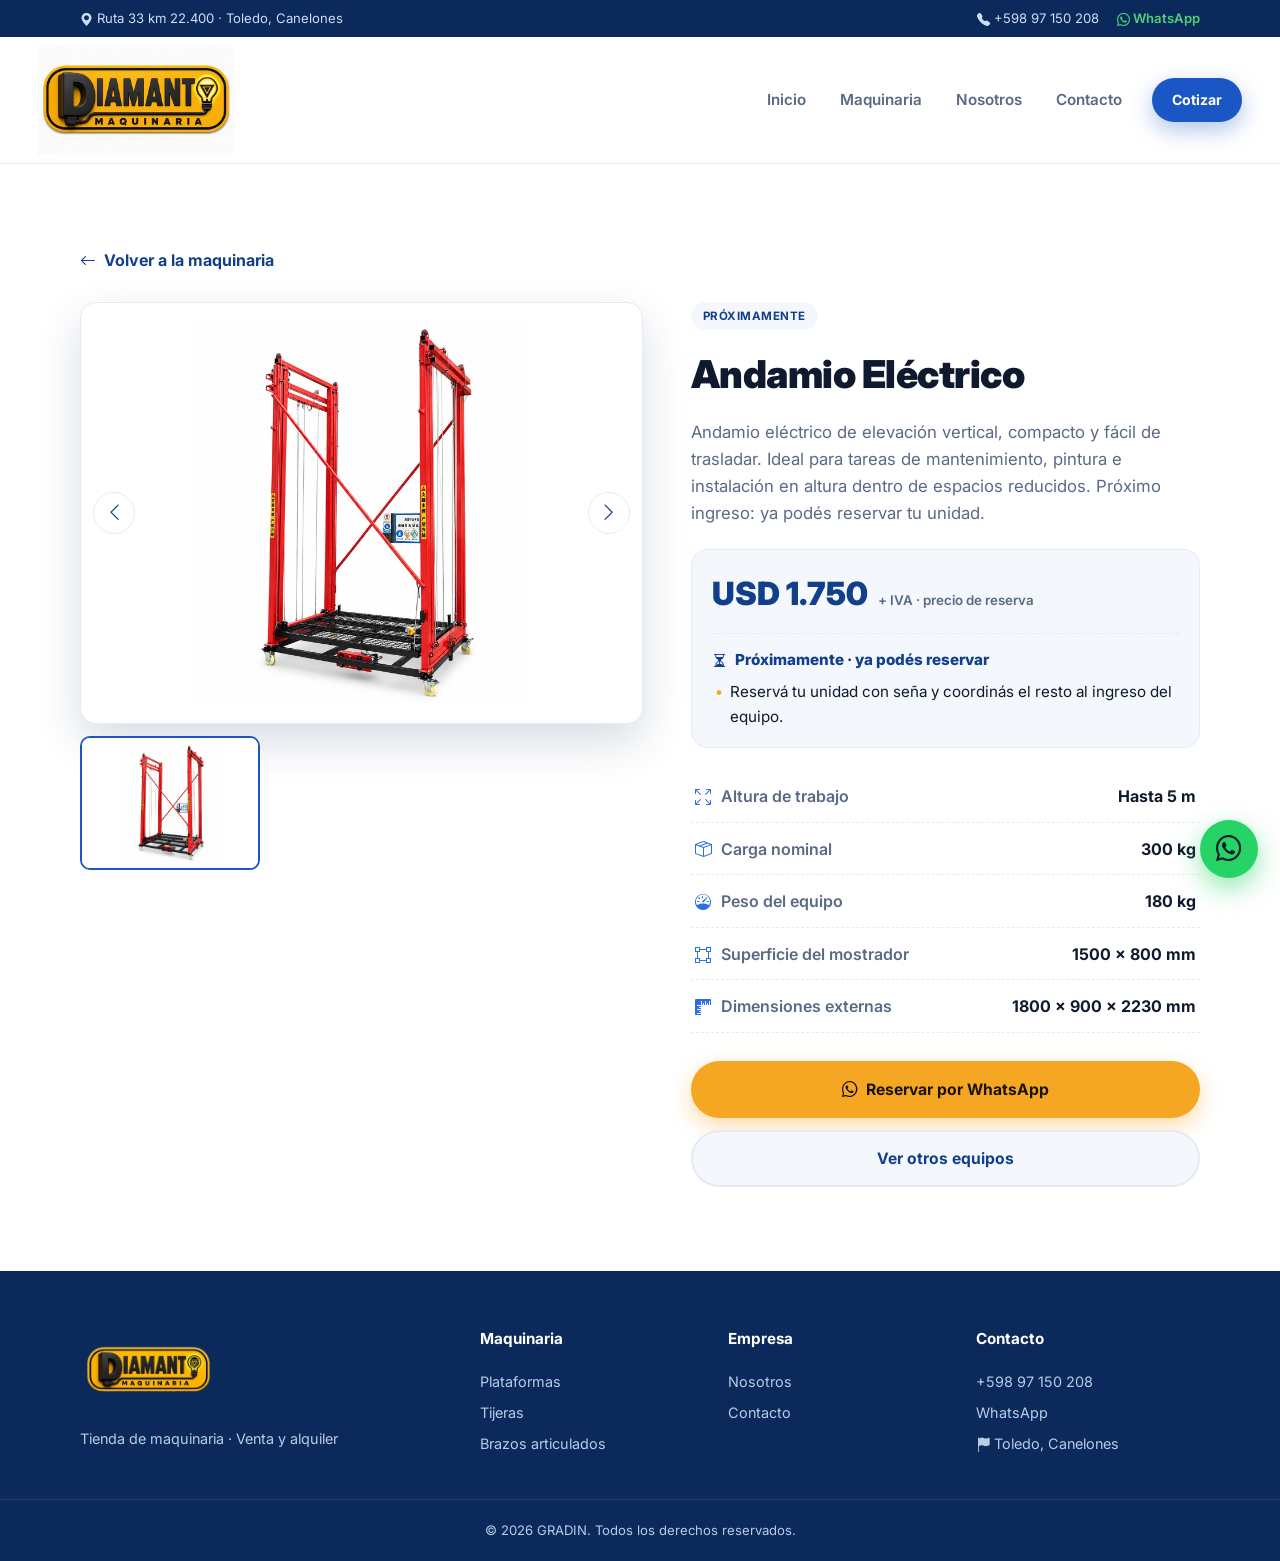
==== maquinaria/andamio-electrico/index.html @ 963bc6a7 "Genera las fichas como HTML estatico y corrige el header en mobile Prerender de las fichas de produc" ====
<!DOCTYPE html>
<html lang="es">
<head>
  <meta charset="UTF-8" />
  <meta name="viewport" content="width=device-width, initial-scale=1.0" />
  <meta name="description" content="Andamio eléctrico de elevación vertical, compacto y fácil de trasladar. Ideal para tareas de mantenimiento, pintura e instalación en altura dentro de…" />
  <meta name="theme-color" content="#0b2a5b" />
  <title>GRADIN · Andamio Eléctrico</title>

  <link rel="canonical" href="https://www.gradinuruguay.com.uy/maquinaria/andamio-electrico/" />

  <script type="application/ld+json">
{
  "@context": "https://schema.org",
  "@type": "Product",
  "name": "Andamio Eléctrico",
  "description": "Andamio eléctrico de elevación vertical, compacto y fácil de trasladar. Ideal para tareas de mantenimiento, pintura e instalación en altura dentro de espacios reducidos. Próximo ingreso: ya podés reservar tu unidad.",
  "sku": "andamio-electrico",
  "image": [
    "https://www.gradinuruguay.com.uy/assets/andamio-electrico.jpeg"
  ],
  "brand": {
    "@type": "Brand",
    "name": "GRADIN"
  },
  "additionalProperty": [
    {
      "@type": "PropertyValue",
      "name": "Altura de trabajo",
      "value": "Hasta 5 m"
    },
    {
      "@type": "PropertyValue",
      "name": "Carga nominal",
      "value": "300 kg"
    },
    {
      "@type": "PropertyValue",
      "name": "Peso del equipo",
      "value": "180 kg"
    },
    {
      "@type": "PropertyValue",
      "name": "Superficie del mostrador",
      "value": "1500 × 800 mm"
    },
    {
      "@type": "PropertyValue",
      "name": "Dimensiones externas",
      "value": "1800 × 900 × 2230 mm"
    }
  ],
  "offers": {
    "@type": "Offer",
    "url": "https://www.gradinuruguay.com.uy/maquinaria/andamio-electrico/",
    "priceCurrency": "USD",
    "price": 1750,
    "availability": "https://schema.org/PreOrder",
    "seller": {
      "@type": "Organization",
      "name": "GRADIN"
    }
  }
}
  </script>
  <script type="application/ld+json">
{
  "@context": "https://schema.org",
  "@type": "BreadcrumbList",
  "itemListElement": [
    {
      "@type": "ListItem",
      "position": 1,
      "name": "Inicio",
      "item": "https://www.gradinuruguay.com.uy/"
    },
    {
      "@type": "ListItem",
      "position": 2,
      "name": "Maquinaria",
      "item": "https://www.gradinuruguay.com.uy/#productos"
    },
    {
      "@type": "ListItem",
      "position": 3,
      "name": "Andamio Eléctrico",
      "item": "https://www.gradinuruguay.com.uy/maquinaria/andamio-electrico/"
    }
  ]
}
  </script>

  <!-- Favicon -->
  <link rel="icon" href="../../assets/favicon.ico" sizes="any" />
  <link rel="icon" type="image/png" href="../../assets/favicon.png" sizes="64x64" />
  <link rel="apple-touch-icon" href="../../assets/apple-touch-icon.png" />

  <link rel="preconnect" href="https://fonts.googleapis.com" />
  <link rel="preconnect" href="https://fonts.gstatic.com" crossorigin />
  <link rel="preconnect" href="https://cdn.jsdelivr.net" crossorigin />
  <link href="https://fonts.googleapis.com/css2?family=Inter:wght@400;500;600;700;800;900&display=swap" rel="stylesheet" />
  <!-- TODO(seguridad): agregar integrity="sha384-..." + crossorigin="anonymous" a este <link>.
       Hash: curl -s https://cdn.jsdelivr.net/npm/bootstrap-icons@1.11.3/font/bootstrap-icons.min.css | openssl dgst -sha384 -binary | openssl base64 -A -->
  <link rel="stylesheet" href="https://cdn.jsdelivr.net/npm/bootstrap-icons@1.11.3/font/bootstrap-icons.min.css" />
  <link rel="stylesheet" href="../../styles.css" />
</head>
<body>

  <a class="skip-link" href="#detalle">Saltar al contenido</a>

  <!-- ===== Top bar ===== -->
  <div class="topbar">
    <div class="container topbar__inner">
      <span class="topbar__item"><i class="bi bi-geo-alt-fill"></i> Ruta 33 km 22.400 · Toledo, Canelones</span>
      <div class="topbar__right">
        <a href="tel:+59897150208" class="topbar__item"><i class="bi bi-telephone-fill"></i> +598 97 150 208</a>
        <a href="https://wa.me/59897150208" target="_blank" rel="noopener" class="topbar__item topbar__wpp"><i class="bi bi-whatsapp"></i> WhatsApp</a>
      </div>
    </div>
  </div>

  <!-- ===== Header / Nav ===== -->
  <header class="header" id="header">
    <div class="container header__inner">
      <a href="../../index.html#inicio" class="logo">
        <img src="../../assets/logodiamanta.jpeg" alt="DIAMANTO Maquinaria" width="600" height="337" fetchpriority="high">
      </a>
      <nav class="nav" id="nav">
        <a href="../../index.html#inicio" class="nav__link">Inicio</a>
        <a href="../../index.html#productos" class="nav__link">Maquinaria</a>
        <a href="../../index.html#nosotros" class="nav__link">Nosotros</a>
        <a href="../../index.html#contacto" class="nav__link">Contacto</a>
        <a href="https://wa.me/59897150208" target="_blank" rel="noopener" class="btn btn--sm btn--primary nav__cta">Cotizar</a>
      </nav>
      <button class="nav__toggle" id="navToggle" aria-label="Abrir menú" aria-expanded="false" aria-controls="nav">
        <span></span><span></span><span></span>
      </button>
    </div>
  </header>

  <!-- ===== Detalle del producto ===== -->
  <main class="section" id="detalle">
    <div class="container">
      <a href="../../index.html#productos" class="detail__back"><i class="bi bi-arrow-left"></i> Volver a la maquinaria</a>
      <div class="detail" id="detail" data-product="andamio-electrico">
      <div class="detail__gallery">
        <div class="gallery__main" id="galMain">
          <img id="galImg" src="../../assets/andamio-electrico.jpeg" alt="Andamio Eléctrico" width="1180" height="1333" fetchpriority="high"
               tabindex="0" role="button" aria-label="Ampliar imagen de Andamio Eléctrico">
          <div class="gallery__ph"><i class="bi bi-building-up"></i><span>Foto próximamente</span></div>
          <button type="button" class="gallery__nav gallery__nav--prev" id="galPrev" aria-label="Foto anterior"><i class="bi bi-chevron-left"></i></button>
          <button type="button" class="gallery__nav gallery__nav--next" id="galNext" aria-label="Foto siguiente"><i class="bi bi-chevron-right"></i></button>
        </div>
        <div class="gallery__thumbs">
        <button type="button" class="gallery__thumb is-active" data-index="0" aria-label="Ver foto 1 de 1" aria-pressed="true">
          <img src="../../assets/andamio-electrico.jpeg" alt="Andamio Eléctrico — foto 1" width="1180" height="1333" loading="lazy" decoding="async" onerror="this.style.display='none'">
          <i class="bi bi-building-up"></i>
        </button>
        </div>
      </div>

      <div class="detail__info">
        <span class="pcard__tag  detail__tag">Próximamente</span>
        <h1 class="detail__title">Andamio Eléctrico</h1>
        <p class="detail__desc">Andamio eléctrico de elevación vertical, compacto y fácil de trasladar. Ideal para tareas de mantenimiento, pintura e instalación en altura dentro de espacios reducidos. Próximo ingreso: ya podés reservar tu unidad.</p>

        <div class="detail__price">
          <div class="detail__price-row">
            <span class="detail__price-big">USD 1.750</span>
            <small>+ IVA · precio de reserva</small>
          </div>
          <div class="detail__finance">
            <p class="detail__finance-title"><i class="bi bi-hourglass-split"></i> Próximamente · ya podés reservar</p>
            <ul>
              <li>Reservá tu unidad con seña y coordinás el resto al ingreso del equipo.</li>
            </ul>
          </div>
        </div>
        <ul class="spec-list">
          <li class="spec">
            <span class="spec__label"><i class="bi bi-arrows-fullscreen"></i> Altura de trabajo</span>
            <span class="spec__value">Hasta 5 m</span>
          </li>
          <li class="spec">
            <span class="spec__label"><i class="bi bi-box-seam"></i> Carga nominal</span>
            <span class="spec__value">300 kg</span>
          </li>
          <li class="spec">
            <span class="spec__label"><i class="bi bi-speedometer"></i> Peso del equipo</span>
            <span class="spec__value">180 kg</span>
          </li>
          <li class="spec">
            <span class="spec__label"><i class="bi bi-bounding-box"></i> Superficie del mostrador</span>
            <span class="spec__value">1500 × 800 mm</span>
          </li>
          <li class="spec">
            <span class="spec__label"><i class="bi bi-rulers"></i> Dimensiones externas</span>
            <span class="spec__value">1800 × 900 × 2230 mm</span>
          </li>
        </ul>

        <div class="detail__actions">
          <a class="btn btn--accent btn--block" href="https://wa.me/59897150208?text=Hola%20GRADIN%2C%20quiero%20reservar%20la%20Andamio%20El%C3%A9ctrico%20(pr%C3%B3ximo%20ingreso).%20%C2%BFC%C3%B3mo%20hago%20la%20reserva%3F" target="_blank" rel="noopener">
            <i class="bi bi-whatsapp"></i> Reservar por WhatsApp
          </a>
          <a class="btn btn--ghost-dark btn--block" href="../../index.html#productos">Ver otros equipos</a>
        </div>
      </div>
      </div>
    </div>
  </main>

  <!-- ===== Footer ===== -->
  <footer class="footer">
    <div class="container footer__inner">
      <div>
        <a href="../../index.html#inicio" class="logo logo--footer"><img src="../../assets/logo-diamanto.png" alt="DIAMANTO Maquinaria" width="600" height="400" loading="lazy" style="height:90px;width:auto;"></a>
        <p class="footer__tag">Tienda de maquinaria · Venta y alquiler</p>
      </div>
      <div class="footer__cols">
        <div>
          <h4>Maquinaria</h4>
          <a href="../../index.html#productos">Plataformas</a>
          <a href="../../index.html#productos">Tijeras</a>
          <a href="../../index.html#productos">Brazos articulados</a>
        </div>
        <div>
          <h4>Empresa</h4>
          <a href="../../index.html#nosotros">Nosotros</a>
          <a href="../../index.html#contacto">Contacto</a>
        </div>
        <div>
          <h4>Contacto</h4>
          <a href="tel:+59897150208">+598 97 150 208</a>
          <a href="https://wa.me/59897150208" target="_blank" rel="noopener">WhatsApp</a>
          <span><i class="bi bi-flag-fill"></i> Toledo, Canelones</span>
        </div>
      </div>
    </div>
    <div class="footer__bottom">
      <div class="container">© <span id="year"></span> GRADIN. Todos los derechos reservados.</div>
    </div>
  </footer>

  <a href="https://wa.me/59897150208" target="_blank" rel="noopener" class="fab" aria-label="WhatsApp"><i class="bi bi-whatsapp"></i></a>

  <script src="../../ficha.js"></script>
</body>
</html>
---- styles.css ----
/* ===== Design tokens ===== */
:root {
  --blue-900: #0b2a5b;
  --blue-700: #123f8a;
  --blue-600: #1a56c4;
  --blue-500: #2b6fe0;
  --accent: #f5a623;
  --accent-600: #e0940f;
  --ink: #0f1a2e;
  --muted: #5a6a85;
  --line: #e6ebf3;
  --bg: #ffffff;
  --bg-soft: #f4f7fc;
  --white: #ffffff;
  --radius: 16px;
  --radius-sm: 10px;
  --shadow-sm: 0 4px 14px rgba(18, 63, 138, .08);
  --shadow: 0 18px 44px rgba(11, 42, 91, .16);
  --container: 1160px;
  --ease: cubic-bezier(.22, 1, .36, 1);
}

* { margin: 0; padding: 0; box-sizing: border-box; }

html { scroll-behavior: smooth; scroll-padding-top: 160px; }

body {
  font-family: 'Inter', system-ui, -apple-system, sans-serif;
  color: var(--ink);
  background: var(--bg);
  line-height: 1.6;
  -webkit-font-smoothing: antialiased;
}

a { color: inherit; text-decoration: none; }
img { max-width: 100%; display: block; }

.container {
  width: 100%;
  max-width: var(--container);
  margin-inline: auto;
  padding-inline: 20px;
}

.text-accent { color: var(--accent); }

/* Saltar al contenido (sólo visible al navegar con teclado) */
.skip-link {
  position: absolute;
  left: 50%;
  top: 0;
  transform: translate(-50%, -120%);
  z-index: 200;
  padding: 12px 22px;
  background: var(--blue-700);
  color: #fff;
  font-weight: 700;
  border-radius: 0 0 var(--radius-sm) var(--radius-sm);
  transition: transform .2s var(--ease);
}
.skip-link:focus-visible { transform: translate(-50%, 0); }

/* ===== Icons ===== */
.bi { display: inline-block; line-height: 1; vertical-align: -.125em; }
.pcard__specs .bi { color: var(--blue-500); }
.contact__list .bi { color: var(--blue-600); }

/* ===== Buttons ===== */
.btn {
  display: inline-flex;
  align-items: center;
  justify-content: center;
  gap: 8px;
  padding: 14px 26px;
  font-weight: 700;
  font-size: .98rem;
  border-radius: 999px;
  border: 2px solid transparent;
  cursor: pointer;
  transition: transform .25s var(--ease), box-shadow .25s var(--ease), background .2s;
  white-space: nowrap;
}
.btn:hover { transform: translateY(-2px); }
.btn--sm { padding: 9px 18px; font-size: .88rem; }
.btn--block { width: 100%; }
.btn--primary { background: var(--blue-600); color: #fff; box-shadow: 0 8px 22px rgba(26, 86, 196, .35); }
.btn--primary:hover { background: var(--blue-700); }
.btn--accent { background: var(--accent); color: #1a1200; box-shadow: 0 8px 22px rgba(245, 166, 35, .4); }
.btn--accent:hover { background: var(--accent-600); }
.btn--ghost { background: rgba(255,255,255,.12); color: #fff; border-color: rgba(255,255,255,.4); }
.btn--ghost:hover { background: rgba(255,255,255,.22); }

/* ===== Topbar ===== */
.topbar {
  background: var(--blue-900);
  color: #cdddf7;
  font-size: .82rem;
}
.topbar__inner {
  display: flex;
  justify-content: space-between;
  align-items: center;
  gap: 12px;
  padding-block: 8px;
}
.topbar__right { display: flex; gap: 18px; }
.topbar__item { transition: color .2s; }
.topbar__item:hover { color: #fff; }
.topbar__wpp { color: #4fd07a; font-weight: 600; }

/* ===== Header ===== */
.header {
  position: sticky;
  top: 0;
  z-index: 100;
  background: rgba(255,255,255,.9);
  backdrop-filter: blur(12px);
  border-bottom: 1px solid var(--line);
  transition: box-shadow .3s;
}
.header.is-scrolled { box-shadow: var(--shadow-sm); }
.header__inner {
  display: flex;
  align-items: center;
  justify-content: space-between;
  padding-block: 8px;
  max-width: none;
  padding-inline: 38px;
}
.logo {
  font-weight: 900;
  font-size: 1.6rem;
  letter-spacing: -.5px;
  color: var(--blue-700);
  display: flex;
  align-items: center;
}
.logo img {
  height: 110px;
  width: auto;
  display: block;
  object-fit: contain;
}
.logo__accent { color: var(--accent); }
.logo--footer { color: #fff; font-size: 1.7rem; }
.logo--footer img { height: 100px; width: auto; }

.header__brand { display: flex; align-items: center; gap: 88px; }
.header__brand .logo { margin-left: 0; }
.header__brand .logo img { height: calc(var(--wordmark) / .5); }

/* ===== Marcas junto a GRADIN (clic → filtra sus equipos) =====
   Cada archivo trae una cantidad distinta de margen transparente, así que una
   altura igual para todos los deja de tamaños visuales muy distintos. En vez de
   fijar el alto del archivo, fijamos el alto de la MARCA VISIBLE (--wordmark) y
   dividimos por la proporción que ocupa dentro de su archivo (--marca).
   Medido sobre los píxeles no transparentes de cada logo:
     DIAMANTO 198/400 = .50 · GRADIN 126/194 = .65
     TITAN    372/1195 = .31 · HSY LIFT 764/1024 = .75            */
.header__brand { --wordmark: 66px; }
.brandstrip { display: flex; align-items: center; gap: 24px; }
.brandstrip__logo {
  position: relative;
  display: flex;
  align-items: center;
  transition: transform .2s, opacity .2s;
}
/* Las marcas secundarias van al 62% de la principal: se leen, pero no compiten. */
.brandstrip__logo img {
  height: calc(var(--wordmark) * .62 / var(--marca, .5));
  width: auto;
  display: block;
  object-fit: contain;
}
.brandstrip__logo[data-brand="gradin"]  { --marca: .65; }
.brandstrip__logo[data-brand="titan"]   { --marca: .31; }
.brandstrip__logo[data-brand="hsylift"] { --marca: .75; }
.brandstrip__logo:hover { transform: translateY(-2px); }
.brandstrip__logo.is-pending { opacity: .8; }
.brandstrip__logo.is-pending img { filter: grayscale(.35); }
.brandstrip__soon {
  position: absolute;
  bottom: -12px;
  left: 50%;
  transform: translateX(-50%);
  white-space: nowrap;
  background: var(--accent);
  color: #1a1200;
  font-size: .56rem;
  font-weight: 800;
  text-transform: uppercase;
  letter-spacing: .4px;
  padding: 2px 7px;
  border-radius: 999px;
}

/* Barra de filtro por marca */
.brandbar {
  display: flex;
  flex-wrap: wrap;
  justify-content: center;
  gap: 10px;
  margin-top: 22px;
}
/* `display:flex` pisa el [hidden] del navegador: hay que reponerlo a mano. */
.brandbar[hidden] { display: none; }
.brandbar__chip {
  border: 1px solid var(--line);
  background: #fff;
  color: var(--muted);
  padding: 8px 18px;
  border-radius: 999px;
  font-weight: 700;
  font-size: .9rem;
  cursor: pointer;
  transition: color .2s, background .2s, border-color .2s;
}
.brandbar__chip:hover { color: var(--blue-700); border-color: var(--blue-500); }
.brandbar__chip.is-active {
  background: var(--blue-700);
  color: #fff;
  border-color: var(--blue-700);
}

/* Estado “marca sin equipos / próximamente” */
.brand-empty {
  text-align: center;
  max-width: 520px;
  margin: 20px auto 0;
  padding: 44px 28px;
  background: var(--bg-soft);
  border: 1px dashed var(--line);
  border-radius: var(--radius);
}
.brand-empty i { font-size: 2.4rem; color: var(--blue-600); }
.brand-empty h3 { font-size: 1.3rem; font-weight: 900; margin: 12px 0 6px; }
.brand-empty p { color: var(--muted); margin-bottom: 20px; }

.nav { display: flex; align-items: center; gap: 6px; }
.nav__link {
  padding: 10px 14px;
  font-weight: 600;
  font-size: .95rem;
  color: var(--muted);
  border-radius: 8px;
  transition: color .2s, background .2s;
}
.nav__link:hover { color: var(--blue-700); background: var(--bg-soft); }
.nav__cta { margin-left: 10px; }

.nav__toggle {
  display: none;
  flex-direction: column;
  gap: 5px;
  background: none;
  border: 0;
  cursor: pointer;
  padding: 6px;
}
.nav__toggle span {
  width: 26px; height: 3px;
  background: var(--blue-700);
  border-radius: 3px;
  transition: transform .3s, opacity .3s;
}
.nav__toggle.is-open span:nth-child(1) { transform: translateY(8px) rotate(45deg); }
.nav__toggle.is-open span:nth-child(2) { opacity: 0; }
.nav__toggle.is-open span:nth-child(3) { transform: translateY(-8px) rotate(-45deg); }

/* ===== Hero ===== */
.hero {
  position: relative;
  overflow: hidden;
  color: #fff;
  isolation: isolate;
}
.hero__bg {
  position: absolute; inset: 0; z-index: -1;
  background:
    radial-gradient(900px 500px at 85% -10%, rgba(245,166,35,.25), transparent 60%),
    linear-gradient(135deg, rgba(11,42,91,.82) 0%, rgba(18,63,138,.72) 55%, rgba(26,86,196,.65) 100%),
    url('./assets/backgroundhero.jpeg') center/cover no-repeat;
}
.hero__inner {
  display: grid;
  grid-template-columns: 1.15fr .85fr;
  gap: 48px;
  align-items: center;
  padding-block: 72px 88px;
}
.badge {
  display: inline-block;
  background: rgba(255,255,255,.14);
  border: 1px solid rgba(255,255,255,.25);
  padding: 7px 15px;
  border-radius: 999px;
  font-size: .8rem;
  font-weight: 600;
  letter-spacing: .3px;
  margin-bottom: 22px;
}
.badge--light { background: rgba(11,42,91,.08); border-color: rgba(11,42,91,.15); color: var(--blue-700); }
.hero__title {
  font-size: clamp(2.2rem, 5vw, 3.6rem);
  line-height: 1.08;
  font-weight: 900;
  letter-spacing: -1px;
}
.hero__text {
  margin: 20px 0 30px;
  font-size: 1.08rem;
  color: #d6e2f7;
  max-width: 30em;
}
.hero__actions { display: flex; flex-wrap: wrap; gap: 14px; }
.hero__stats {
  display: flex;
  gap: 34px;
  list-style: none;
  margin-top: 44px;
  flex-wrap: wrap;
}
.hero__stats li { display: flex; flex-direction: column; }
.hero__stats strong { font-size: 1.7rem; font-weight: 800; }
.hero__stats span { font-size: .82rem; color: #b9cbe8; }

.hero__card { display: flex; justify-content: center; }
.pcard--featured {
  width: min(380px, 100%);
  animation: float 6s ease-in-out infinite;
  transition: transform .3s var(--ease), box-shadow .3s var(--ease);
}
.pcard--featured .pcard__img--photo { height: 300px; }
.pcard--featured .pcard__img--photo img { padding: 10px; }
.pcard--featured:hover { transform: translateY(-6px); box-shadow: var(--shadow); }
.pcard--featured h3 { transition: color .2s; }
.pcard--featured:hover h3 { color: var(--blue-700); }
.pcard__badge {
  display: inline-flex;
  align-items: center;
  gap: 6px;
  align-self: flex-start;
  background: var(--accent);
  color: #1a1200;
  font-size: .72rem;
  font-weight: 800;
  text-transform: uppercase;
  letter-spacing: .5px;
  padding: 5px 12px;
  border-radius: 999px;
  margin-bottom: 14px;
}
.pcard--float {
  animation: float 5s ease-in-out infinite;
  width: min(360px, 100%);
}
@keyframes float {
  0%, 100% { transform: translateY(0); }
  50% { transform: translateY(-14px); }
}

/* ===== Product card ===== */
.pcard {
  position: relative;
  background: #fff;
  color: var(--ink);
  border-radius: var(--radius);
  padding: 26px;
  box-shadow: var(--shadow);
  border: 1px solid var(--line);
}
.pcard__tag {
  position: absolute; top: 16px; right: 16px;
  background: var(--bg-soft);
  color: var(--blue-700);
  font-size: .72rem;
  font-weight: 700;
  padding: 5px 12px;
  border-radius: 999px;
  text-transform: uppercase;
  letter-spacing: .5px;
}
.pcard__tag--hot { background: var(--accent); color: #1a1200; }

/* Card “Próximamente / reservar” */
.pcard--soon { border-color: var(--accent); }
.pcard__soon {
  display: inline-flex;
  align-items: center;
  gap: 6px;
  background: rgba(245,166,35,.16);
  color: #8a5a00;
  font-size: .74rem;
  font-weight: 800;
  text-transform: uppercase;
  letter-spacing: .3px;
  padding: 5px 11px;
  border-radius: 999px;
  margin-bottom: 8px;
}
.pcard__img {
  font-size: 3.4rem;
  height: 120px;
  display: grid;
  place-items: center;
  background: linear-gradient(135deg, var(--bg-soft), #e9f0fb);
  border-radius: var(--radius-sm);
  margin-bottom: 18px;
}
.pcard h3 { font-size: 1.2rem; font-weight: 800; }
.pcard__price { font-size: 1.9rem; font-weight: 900; color: var(--blue-700); margin-top: 6px; }
.pcard__price small { font-size: .85rem; color: var(--muted); font-weight: 600; white-space: nowrap; }
.pcard__sub { color: var(--muted); font-size: .88rem; margin-bottom: 16px; }
.pcard__specs {
  display: flex; flex-wrap: wrap; gap: 8px;
  border-top: 1px solid var(--line);
  padding-top: 16px;
}
.pcard__specs span {
  background: var(--bg-soft);
  padding: 6px 11px;
  border-radius: 8px;
  font-size: .82rem;
  font-weight: 600;
  color: var(--blue-700);
}

/* ===== Trust strip ===== */
.trust { background: var(--bg-soft); border-bottom: 1px solid var(--line); }
.trust__inner {
  display: grid;
  grid-template-columns: repeat(3, 1fr);
  gap: 20px;
  padding-block: 26px;
}
.trust__item { display: flex; flex-direction: column; align-items: center; text-align: center; }
.trust__item strong { font-size: 1rem; }
.trust__item span { color: var(--muted); font-size: .88rem; }

/* ===== Sections ===== */
.section { padding-block: 84px; }
.section__head { text-align: center; margin-bottom: 44px; }
.section__title {
  font-size: clamp(1.8rem, 3.6vw, 2.6rem);
  font-weight: 900;
  letter-spacing: -.6px;
}
.section__title--light { color: #fff; }
.section__desc { color: var(--muted); margin-top: 12px; font-size: 1.05rem; }

/* ===== Toggle ===== */
.toggle {
  display: inline-flex;
  background: var(--bg-soft);
  border: 1px solid var(--line);
  border-radius: 999px;
  padding: 5px;
  margin-top: 26px;
}
.toggle__btn {
  border: 0;
  background: none;
  padding: 10px 30px;
  border-radius: 999px;
  font-weight: 700;
  font-size: .95rem;
  color: var(--muted);
  cursor: pointer;
  transition: color .2s, background .3s, box-shadow .3s;
}
.toggle__btn.is-active {
  background: var(--blue-600);
  color: #fff;
  box-shadow: 0 6px 16px rgba(26,86,196,.35);
}

/* ===== Grid ===== */
.grid--products {
  display: grid;
  grid-template-columns: repeat(auto-fill, minmax(260px, 1fr));
  gap: 24px;
}
.grid--products .pcard {
  transition: transform .3s var(--ease), box-shadow .3s var(--ease), border-color .3s;
  animation: rise .5s var(--ease) both;
}
.grid--products .pcard:hover {
  transform: translateY(-6px);
  box-shadow: var(--shadow);
  border-color: var(--blue-500);
}
@keyframes rise {
  from { opacity: 0; transform: translateY(18px); }
  to { opacity: 1; transform: translateY(0); }
}
.pcard__cta {
  display: block;
  margin-top: 16px;
  text-align: center;
  padding: 11px;
  border-radius: 10px;
  background: var(--bg-soft);
  color: var(--blue-700);
  font-weight: 700;
  font-size: .9rem;
  transition: background .2s, color .2s;
}
.pcard__cta:hover { background: var(--blue-600); color: #fff; }

/* ===== Finance ===== */
.finance {
  position: relative;
  color: #fff;
  padding-block: 84px;
  background:
    radial-gradient(900px 500px at 85% -10%, rgba(245,166,35,.25), transparent 60%),
    linear-gradient(135deg, rgba(11,42,91,.92) 0%, rgba(18,63,138,.82) 55%, rgba(26,86,196,.72) 100%),
    url('./assets/backgroundhero.jpeg') center/cover no-repeat;
}
.finance__inner {
  display: grid;
  grid-template-columns: 1.1fr .9fr;
  gap: 48px;
  align-items: center;
}
.finance__text p { color: #d6e2f7; margin: 16px 0 26px; font-size: 1.05rem; }
.finance__text .badge { margin-bottom: 20px; }
.finance__cards { display: grid; grid-template-columns: repeat(3, 1fr); gap: 16px; }
.fcard {
  background: rgba(255,255,255,.1);
  border: 1px solid rgba(255,255,255,.18);
  border-radius: var(--radius);
  padding: 26px 14px;
  text-align: center;
}
.fcard__pre {
  display: block;
  font-size: .8rem;
  font-weight: 700;
  color: #cdddf7;
  margin-bottom: 2px;
}
.fcard__big {
  display: block;
  font-size: 2.6rem;
  font-weight: 900;
  color: var(--accent);
  line-height: 1;
}
.fcard p { font-size: .85rem; color: #cdddf7; margin-top: 8px; }

/* ===== About ===== */
.about {
  display: grid;
  grid-template-columns: .9fr 1.1fr;
  gap: 54px;
  align-items: center;
}
.about__media {
  position: relative;
  aspect-ratio: 4/3;
  border-radius: 22px;
  background: transparent;
  display: grid;
  place-items: center;
  overflow: hidden;
}
.about__flag { display: none; }
.about__logo-img {
  width: 90%;
  max-width: 400px;
  object-fit: contain;
  filter: drop-shadow(0 10px 22px rgba(0,0,0,.18));
}
.about__text p { color: var(--muted); margin: 16px 0; font-size: 1.05rem; }
.checklist { list-style: none; display: grid; gap: 12px; margin-top: 20px; }
.checklist li {
  position: relative;
  padding-left: 34px;
  font-weight: 500;
}
.checklist li::before {
  content: "✓";
  position: absolute; left: 0; top: 0;
  width: 24px; height: 24px;
  background: var(--blue-600);
  color: #fff;
  border-radius: 50%;
  display: grid;
  place-items: center;
  font-size: .8rem;
  font-weight: 800;
}

/* ===== Contact ===== */
.contact { background: var(--bg-soft); padding-block: 84px; }
.contact__inner {
  display: grid;
  grid-template-columns: 1fr 1fr;
  gap: 48px;
  align-items: start;
}
.contact__info, .contact__form { min-width: 0; }
.contact__info p { color: var(--muted); margin: 14px 0 24px; }
.contact__list { list-style: none; display: grid; gap: 16px; }
.contact__list li { display: flex; align-items: center; gap: 12px; font-weight: 500; }
.contact__list span { font-size: 1.2rem; }
.contact__list a { color: var(--blue-700); font-weight: 600; }

.contact__map {
  margin-top: 24px;
  border-radius: var(--radius);
  overflow: hidden;
  box-shadow: var(--shadow-sm);
  border: 1px solid var(--line);
  line-height: 0;
}
.contact__map iframe { display: block; width: 100%; max-width: 100%; }
.contact__map-link {
  display: inline-flex;
  align-items: center;
  gap: 8px;
  margin-top: 14px;
  font-weight: 700;
  font-size: .95rem;
  color: var(--blue-700);
  transition: gap .2s;
}
.contact__map-link:hover { gap: 12px; }

.contact__form {
  background: #fff;
  border: 1px solid var(--line);
  border-radius: var(--radius);
  padding: 30px;
  box-shadow: var(--shadow-sm);
  display: grid;
  gap: 16px;
}
.field { display: grid; gap: 6px; min-width: 0; }
.field label { font-size: .85rem; font-weight: 600; color: var(--ink); }
.field input, .field select, .field textarea {
  font: inherit;
  width: 100%;
  max-width: 100%;
  min-width: 0;
  box-sizing: border-box;
  padding: 12px 14px;
  border: 1.5px solid var(--line);
  border-radius: 10px;
  background: var(--bg-soft);
  transition: border-color .2s, background .2s;
}
.field input:focus, .field select:focus, .field textarea:focus {
  border-color: var(--blue-500);
  background: #fff;
}
/* Foco de teclado visible en todo lo interactivo (WCAG 2.4.7). */
:focus-visible {
  outline: 3px solid var(--blue-500);
  outline-offset: 2px;
  border-radius: 4px;
}
.footer :focus-visible, .hero :focus-visible, .finance :focus-visible { outline-color: var(--accent); }
.field textarea { resize: vertical; }
.form__note { color: #178a4c; font-weight: 600; text-align: center; }

/* ===== Footer ===== */
.footer { background: var(--blue-900); color: #b9cbe8; padding-top: 56px; }
.footer__inner {
  display: grid;
  grid-template-columns: 1fr 2fr;
  gap: 40px;
  padding-bottom: 40px;
}
.footer__tag { margin-top: 10px; font-size: .9rem; }
.footer__cols { display: grid; grid-template-columns: repeat(3, 1fr); gap: 24px; }
.footer__cols h4 { color: #fff; font-size: .95rem; margin-bottom: 14px; }
.footer__cols a, .footer__cols span { display: block; font-size: .9rem; padding: 4px 0; transition: color .2s; }
.footer__cols a:hover { color: #fff; }
.footer__bottom {
  border-top: 1px solid rgba(255,255,255,.1);
  padding-block: 20px;
  font-size: .82rem;
  text-align: center;
}

/* ===== FAB ===== */
.fab {
  position: fixed;
  right: 22px; bottom: 22px;
  width: 58px; height: 58px;
  background: #25d366;
  border-radius: 50%;
  display: grid;
  place-items: center;
  font-size: 1.6rem;
  box-shadow: 0 10px 26px rgba(37,211,102,.5);
  z-index: 90;
  transition: transform .25s var(--ease);
  animation: pulse 2.4s ease-in-out infinite;
}
.fab:hover { transform: scale(1.08); }
@keyframes pulse {
  0%, 100% { box-shadow: 0 10px 26px rgba(37,211,102,.5); }
  50% { box-shadow: 0 10px 26px rgba(37,211,102,.5), 0 0 0 12px rgba(37,211,102,.12); }
}

/* ===== Product card as link + photo ===== */
.pcard--link {
  display: flex;
  flex-direction: column;
  color: inherit;
}
.pcard--link h3 { transition: color .2s; }
.pcard--link:hover h3 { color: var(--blue-700); }
.pcard__img--photo {
  position: relative;
  height: 210px;
  overflow: hidden;
  padding: 0;
  background: #fff;
}
.pcard__img--photo img {
  position: absolute;
  inset: 0;
  width: 100%;
  height: 100%;
  object-fit: contain;
  padding: 14px;
  background: #fff;
  z-index: 1;
}
.pcard__img-ph {
  color: var(--blue-500);
  opacity: .55;
}
.pcard--link .pcard__cta { margin-top: auto; }

/* ===== Product detail page ===== */
.detail__back {
  display: inline-flex;
  align-items: center;
  gap: 8px;
  font-weight: 700;
  color: var(--blue-700);
  margin-bottom: 28px;
  transition: gap .2s;
}
.detail__back:hover { gap: 12px; }
.detail {
  display: grid;
  grid-template-columns: 1.05fr .95fr;
  gap: 48px;
  align-items: start;
}

/* Galería */
.gallery__main {
  position: relative;
  aspect-ratio: 4/3;
  border-radius: var(--radius);
  overflow: hidden;
  background: #fff;
  box-shadow: var(--shadow);
  border: 1px solid var(--line);
}
.gallery__main img {
  width: 100%;
  height: 100%;
  object-fit: contain;
  padding: 20px;
}
.gallery__ph {
  position: absolute;
  inset: 0;
  display: none;
  flex-direction: column;
  align-items: center;
  justify-content: center;
  gap: 10px;
  color: var(--blue-500);
  font-size: 4rem;
}
.gallery__ph span { font-size: .9rem; font-weight: 600; color: var(--muted); }
.gallery__main.is-missing img { display: none; }
.gallery__main.is-missing .gallery__ph { display: flex; }
.gallery__nav {
  position: absolute;
  top: 50%;
  transform: translateY(-50%);
  width: 42px; height: 42px;
  display: grid;
  place-items: center;
  background: rgba(255,255,255,.9);
  border: 1px solid var(--line);
  border-radius: 50%;
  color: var(--blue-700);
  font-size: 1.2rem;
  cursor: pointer;
  z-index: 2;
  transition: background .2s, transform .2s;
}
.gallery__nav:hover { background: #fff; transform: translateY(-50%) scale(1.08); }
.gallery__nav--prev { left: 12px; }
.gallery__nav--next { right: 12px; }
.gallery__thumbs {
  display: grid;
  grid-template-columns: repeat(3, 1fr);
  gap: 12px;
  margin-top: 12px;
}
.gallery__thumb {
  position: relative;
  aspect-ratio: 4/3;
  border-radius: var(--radius-sm);
  overflow: hidden;
  border: 2px solid var(--line);
  background: #fff;
  cursor: pointer;
  padding: 0;
  display: grid;
  place-items: center;
  color: var(--blue-500);
  font-size: 1.6rem;
  transition: border-color .2s;
}
.gallery__thumb img {
  position: absolute;
  inset: 0;
  width: 100%;
  height: 100%;
  object-fit: contain;
  padding: 6px;
  background: #fff;
}
.gallery__thumb.is-active { border-color: var(--blue-600); }

/* Info */
.detail__tag { position: static; display: inline-block; margin-bottom: 14px; }
.detail__title { font-size: clamp(1.7rem, 3vw, 2.4rem); font-weight: 900; letter-spacing: -.5px; }
.detail__desc { color: var(--muted); margin: 14px 0 22px; font-size: 1.05rem; }
.detail__price {
  padding: 18px 20px;
  background: var(--bg-soft);
  border: 1px solid var(--line);
  border-radius: var(--radius);
  margin-bottom: 24px;
}
.detail__price-row { display: flex; flex-wrap: wrap; align-items: baseline; gap: 4px 10px; }
.detail__price-big { font-size: 2rem; font-weight: 900; color: var(--blue-700); }
.detail__price small { color: var(--muted); font-weight: 600; }
.detail__price-alt { color: var(--muted); font-size: .95rem; margin-top: 6px; }
.detail__price-alt strong { color: var(--ink); }
.detail__finance {
  margin-top: 14px;
  padding-top: 14px;
  border-top: 1px dashed var(--line);
}
.detail__finance-title {
  display: flex; align-items: center; gap: 8px;
  font-weight: 800; color: var(--blue-700); font-size: .95rem;
  margin-bottom: 8px;
}
.detail__finance ul { list-style: none; display: grid; gap: 6px; }
.detail__finance li { color: var(--ink); font-size: .95rem; position: relative; padding-left: 18px; }
.detail__finance li::before { content: "•"; position: absolute; left: 4px; color: var(--accent); font-weight: 900; }
.detail__finance strong { color: var(--blue-700); }

.spec-list { list-style: none; display: grid; gap: 2px; margin-bottom: 28px; }
.spec {
  display: flex;
  justify-content: space-between;
  align-items: center;
  gap: 16px;
  padding: 12px 4px;
  border-bottom: 1px dashed var(--line);
}
.spec__label { color: var(--muted); font-weight: 600; display: inline-flex; align-items: center; gap: 10px; }
.spec__label .bi { color: var(--blue-500); }
.spec__value { font-weight: 700; text-align: right; }

.detail__actions { display: grid; gap: 12px; }
.btn--ghost-dark { background: var(--bg-soft); color: var(--blue-700); border-color: var(--line); }
.btn--ghost-dark:hover { background: #e9f0fb; }

.detail__empty { text-align: center; padding: 60px 0; }
.detail__empty .bi { font-size: 3rem; color: var(--accent); }
.detail__empty h1 { font-size: 1.8rem; margin: 12px 0 6px; }
.detail__empty p { color: var(--muted); margin-bottom: 22px; }

/* ===== Responsive ===== */
@media (max-width: 900px) {
  .hero__inner { grid-template-columns: 1fr; gap: 40px; padding-block: 52px 64px; }
  .finance__inner, .about, .contact__inner { grid-template-columns: 1fr; gap: 34px; }
  .detail { grid-template-columns: 1fr; gap: 30px; }
  .trust__inner { grid-template-columns: repeat(2, 1fr); }
  .footer__inner { grid-template-columns: 1fr; }
  .header__brand { gap: 16px; --wordmark: 36px; }
  .logo img { height: 72px; }
  .brandstrip { gap: 22px; }
}

@media (max-width: 760px) {
  html { scroll-padding-top: 100px; }
  .logo img { height: 56px; }
  /* En mobile el header se pega al borde y las marcas suben al 78% de la
     principal, para que se sigan leyendo sus nombres en pantalla chica. */
  .header__inner { padding-inline: 12px; }
  .header__brand { gap: 14px; --wordmark: 30px; }
  .brandstrip__logo img { height: calc(var(--wordmark) * .78 / var(--marca, .5)); }
  .brandstrip { gap: 14px; }
  .brandstrip__soon { display: none; }
  .nav {
    position: absolute;
    top: 100%;
    left: 0;
    right: 0;
    flex-direction: column;
    align-items: stretch;
    background: #fff;
    padding: 16px 20px 24px;
    gap: 4px;
    border-bottom: 1px solid var(--line);
    box-shadow: var(--shadow);
    opacity: 0;
    visibility: hidden;
    transform: translateY(-8px);
    transition: opacity .3s var(--ease), transform .3s var(--ease), visibility .3s;
  }
  .nav.is-open { opacity: 1; visibility: visible; transform: translateY(0); }
  .nav__link { padding: 14px; }
  .nav__cta { margin: 8px 0 0; }
  .nav__toggle { display: flex; }
  .topbar__inner { justify-content: center; }
  /* Se oculta sólo la dirección; el teléfono y WhatsApp quedan siempre visibles. */
  .topbar__inner > .topbar__item:first-child { display: none; }
  .topbar__right { gap: 14px; }
}

@media (max-width: 480px) {
  .trust__inner { grid-template-columns: 1fr; }
  .finance__cards { grid-template-columns: 1fr; }
  .hero__stats { gap: 24px; }
  .section { padding-block: 60px; }
  .logo img { height: 46px; }
  .header__inner { padding-inline: 8px; }
  .header__brand { gap: 10px; --wordmark: 26px; }
  .brandstrip { gap: 10px; }
  .brandbar { gap: 8px; }
  .brandbar__chip { padding: 7px 14px; font-size: .84rem; }
  .grid--products { grid-template-columns: 1fr; }
  .brand-empty { padding: 34px 20px; }
}

@media (max-width: 360px) {
  .logo img { height: 40px; }
  .header__inner { padding-inline: 6px; }
  .header__brand { --wordmark: 22px; }
  .brandstrip { gap: 8px; }
}

/* ===== Lightbox de galería (ampliar imagen / ficha técnica) ===== */
.gallery__main #galImg { cursor: zoom-in; }

.lightbox {
  position: fixed;
  inset: 0;
  z-index: 2000;
  display: none;
  background: rgba(9, 20, 44, .93);
  backdrop-filter: blur(2px);
}
.lightbox.is-open { display: block; }
.lightbox__scroll {
  position: absolute;
  inset: 0;
  overflow: auto;
  display: flex;
  align-items: center;
  justify-content: center;
  padding: 24px;
  -webkit-overflow-scrolling: touch;
}
.lightbox__img {
  width: 92vw;
  height: 88vh;
  object-fit: contain;
  cursor: zoom-in;
  user-select: none;
}
.lightbox.is-zoomed .lightbox__scroll {
  align-items: flex-start;
  justify-content: flex-start;
}
.lightbox.is-zoomed .lightbox__img {
  width: min(1600px, 200vw);
  height: auto;
  object-fit: fill;
  cursor: zoom-out;
}
.lightbox__close {
  position: fixed;
  top: 16px;
  right: 18px;
  z-index: 2;
  width: 44px;
  height: 44px;
  display: flex;
  align-items: center;
  justify-content: center;
  border: none;
  border-radius: 50%;
  background: rgba(255, 255, 255, .14);
  color: #fff;
  font-size: 1.25rem;
  cursor: pointer;
  transition: background .2s;
}
.lightbox__close:hover { background: rgba(255, 255, 255, .28); }
.lightbox__hint {
  position: fixed;
  left: 50%;
  bottom: 16px;
  transform: translateX(-50%);
  z-index: 2;
  padding: 7px 16px;
  border-radius: 999px;
  background: rgba(255, 255, 255, .12);
  color: #fff;
  font-size: .82rem;
  white-space: nowrap;
  pointer-events: none;
}

@media (prefers-reduced-motion: reduce) {
  *, *::before, *::after { animation: none !important; transition: none !important; scroll-behavior: auto; }
}
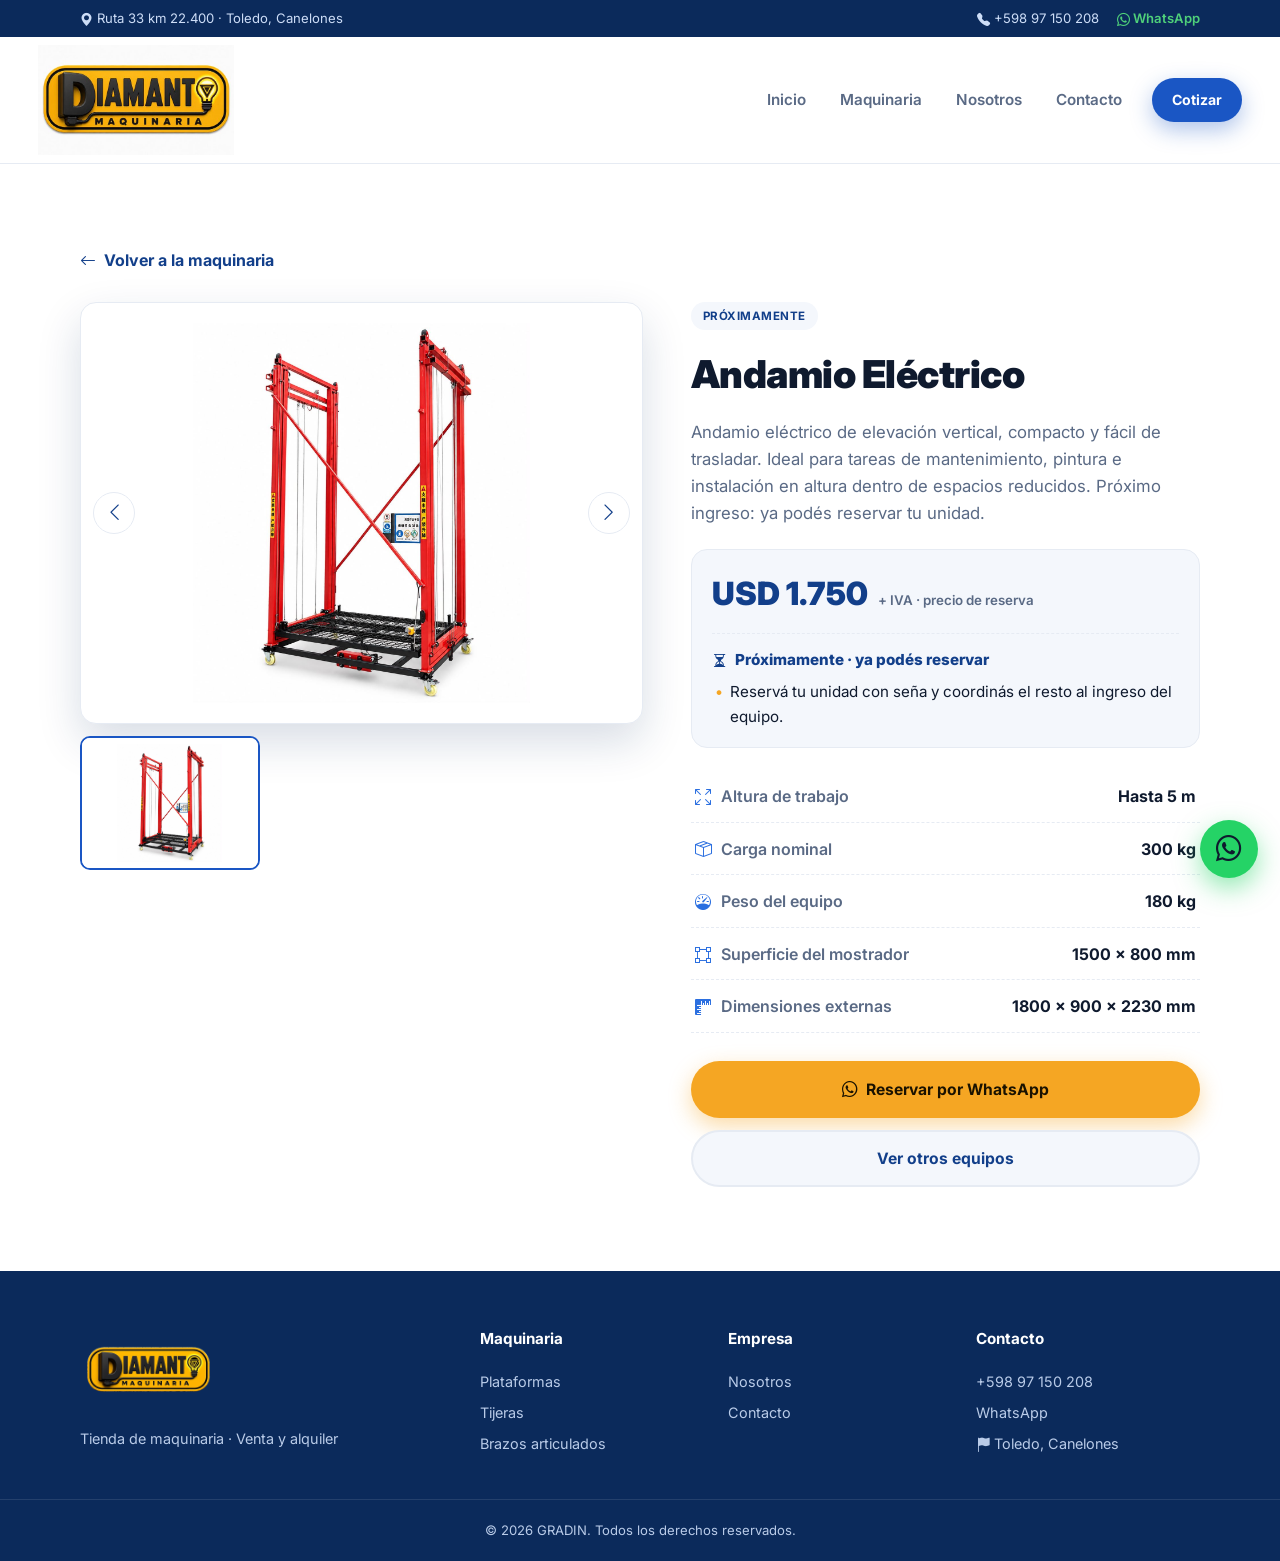
==== commit 3d1f0bb8: "Agrega Open Graph, unifica el dominio sin www y optimiza las imagenes Al compartir un link del sitio" ====
--- a/maquinaria/andamio-electrico/index.html
+++ b/maquinaria/andamio-electrico/index.html
@@ -7,7 +7,17 @@
   <meta name="theme-color" content="#0b2a5b" />
   <title>GRADIN · Andamio Eléctrico</title>
 
-  <link rel="canonical" href="https://www.gradinuruguay.com.uy/maquinaria/andamio-electrico/" />
+  <link rel="canonical" href="https://gradinuruguay.com.uy/maquinaria/andamio-electrico/" />
+
+  <meta property="og:type" content="product" />
+  <meta property="og:site_name" content="GRADIN" />
+  <meta property="og:locale" content="es_UY" />
+  <meta property="og:url" content="https://gradinuruguay.com.uy/maquinaria/andamio-electrico/" />
+  <meta property="og:title" content="GRADIN · Andamio Eléctrico" />
+  <meta property="og:description" content="Andamio eléctrico de elevación vertical, compacto y fácil de trasladar. Ideal para tareas de mantenimiento, pintura e instalación en altura dentro de espacios reducidos. Próximo ingreso: ya podés…" />
+  <meta property="og:image" content="https://gradinuruguay.com.uy/assets/andamio-electrico.jpeg" />
+  <meta property="og:image:alt" content="Andamio Eléctrico" />
+  <meta name="twitter:card" content="summary_large_image" />
 
   <script type="application/ld+json">
 {
@@ -17,7 +27,7 @@
   "description": "Andamio eléctrico de elevación vertical, compacto y fácil de trasladar. Ideal para tareas de mantenimiento, pintura e instalación en altura dentro de espacios reducidos. Próximo ingreso: ya podés reservar tu unidad.",
   "sku": "andamio-electrico",
   "image": [
-    "https://www.gradinuruguay.com.uy/assets/andamio-electrico.jpeg"
+    "https://gradinuruguay.com.uy/assets/andamio-electrico.jpeg"
   ],
   "brand": {
     "@type": "Brand",
@@ -52,7 +62,7 @@
   ],
   "offers": {
     "@type": "Offer",
-    "url": "https://www.gradinuruguay.com.uy/maquinaria/andamio-electrico/",
+    "url": "https://gradinuruguay.com.uy/maquinaria/andamio-electrico/",
     "priceCurrency": "USD",
     "price": 1750,
     "availability": "https://schema.org/PreOrder",
@@ -72,19 +82,19 @@
       "@type": "ListItem",
       "position": 1,
       "name": "Inicio",
-      "item": "https://www.gradinuruguay.com.uy/"
+      "item": "https://gradinuruguay.com.uy/"
     },
     {
       "@type": "ListItem",
       "position": 2,
       "name": "Maquinaria",
-      "item": "https://www.gradinuruguay.com.uy/#productos"
+      "item": "https://gradinuruguay.com.uy/#productos"
     },
     {
       "@type": "ListItem",
       "position": 3,
       "name": "Andamio Eléctrico",
-      "item": "https://www.gradinuruguay.com.uy/maquinaria/andamio-electrico/"
+      "item": "https://gradinuruguay.com.uy/maquinaria/andamio-electrico/"
     }
   ]
 }
@@ -122,14 +132,14 @@
   <!-- ===== Header / Nav ===== -->
   <header class="header" id="header">
     <div class="container header__inner">
-      <a href="../../index.html#inicio" class="logo">
+      <a href="../../#inicio" class="logo">
         <img src="../../assets/logodiamanta.jpeg" alt="DIAMANTO Maquinaria" width="600" height="337" fetchpriority="high">
       </a>
       <nav class="nav" id="nav">
-        <a href="../../index.html#inicio" class="nav__link">Inicio</a>
-        <a href="../../index.html#productos" class="nav__link">Maquinaria</a>
-        <a href="../../index.html#nosotros" class="nav__link">Nosotros</a>
-        <a href="../../index.html#contacto" class="nav__link">Contacto</a>
+        <a href="../../#inicio" class="nav__link">Inicio</a>
+        <a href="../../#productos" class="nav__link">Maquinaria</a>
+        <a href="../../#nosotros" class="nav__link">Nosotros</a>
+        <a href="../../#contacto" class="nav__link">Contacto</a>
         <a href="https://wa.me/59897150208" target="_blank" rel="noopener" class="btn btn--sm btn--primary nav__cta">Cotizar</a>
       </nav>
       <button class="nav__toggle" id="navToggle" aria-label="Abrir menú" aria-expanded="false" aria-controls="nav">
@@ -141,7 +151,7 @@
   <!-- ===== Detalle del producto ===== -->
   <main class="section" id="detalle">
     <div class="container">
-      <a href="../../index.html#productos" class="detail__back"><i class="bi bi-arrow-left"></i> Volver a la maquinaria</a>
+      <a href="../../#productos" class="detail__back"><i class="bi bi-arrow-left"></i> Volver a la maquinaria</a>
       <div class="detail" id="detail" data-product="andamio-electrico">
       <div class="detail__gallery">
         <div class="gallery__main" id="galMain">
@@ -203,7 +213,7 @@
           <a class="btn btn--accent btn--block" href="https://wa.me/59897150208?text=Hola%20GRADIN%2C%20quiero%20reservar%20la%20Andamio%20El%C3%A9ctrico%20(pr%C3%B3ximo%20ingreso).%20%C2%BFC%C3%B3mo%20hago%20la%20reserva%3F" target="_blank" rel="noopener">
             <i class="bi bi-whatsapp"></i> Reservar por WhatsApp
           </a>
-          <a class="btn btn--ghost-dark btn--block" href="../../index.html#productos">Ver otros equipos</a>
+          <a class="btn btn--ghost-dark btn--block" href="../../#productos">Ver otros equipos</a>
         </div>
       </div>
       </div>
@@ -214,20 +224,20 @@
   <footer class="footer">
     <div class="container footer__inner">
       <div>
-        <a href="../../index.html#inicio" class="logo logo--footer"><img src="../../assets/logo-diamanto.png" alt="DIAMANTO Maquinaria" width="600" height="400" loading="lazy" style="height:90px;width:auto;"></a>
+        <a href="../../#inicio" class="logo logo--footer"><img src="../../assets/logo-diamanto.png" alt="DIAMANTO Maquinaria" width="600" height="400" loading="lazy" style="height:90px;width:auto;"></a>
         <p class="footer__tag">Tienda de maquinaria · Venta y alquiler</p>
       </div>
       <div class="footer__cols">
         <div>
           <h4>Maquinaria</h4>
-          <a href="../../index.html#productos">Plataformas</a>
-          <a href="../../index.html#productos">Tijeras</a>
-          <a href="../../index.html#productos">Brazos articulados</a>
+          <a href="../../#productos">Plataformas</a>
+          <a href="../../#productos">Tijeras</a>
+          <a href="../../#productos">Brazos articulados</a>
         </div>
         <div>
           <h4>Empresa</h4>
-          <a href="../../index.html#nosotros">Nosotros</a>
-          <a href="../../index.html#contacto">Contacto</a>
+          <a href="../../#nosotros">Nosotros</a>
+          <a href="../../#contacto">Contacto</a>
         </div>
         <div>
           <h4>Contacto</h4>
--- a/styles.css
+++ b/styles.css
@@ -909,7 +909,27 @@
   .header__inner { padding-inline: 12px; }
   .header__brand { gap: 14px; --wordmark: 30px; }
   .brandstrip__logo img { height: calc(var(--wordmark) * .78 / var(--marca, .5)); }
-  .brandstrip { gap: 14px; }
+  /* Slide rotativo: en pantalla chica no entran las tres marcas una al lado de
+     otra sin achicarlas hasta que no se lean. Se apilan en el mismo lugar y
+     script.js las va alternando, así cada una se ve entera. El alto lo fija la
+     marca más alta (TITAN, --marca .31) para que no salte al cambiar de logo. */
+  .brandstrip {
+    position: relative;
+    flex: 1;
+    min-width: 0;
+    height: calc(var(--wordmark) * .78 / .31);
+    gap: 0;
+  }
+  .brandstrip__logo {
+    position: absolute;
+    inset: 0;
+    justify-content: center;
+    opacity: 0;
+    pointer-events: none;
+    transition: opacity .6s var(--ease);
+  }
+  .brandstrip__logo.is-active { opacity: 1; pointer-events: auto; }
+  .brandstrip__logo:hover { transform: none; }
   .brandstrip__soon { display: none; }
   .nav {
     position: absolute;
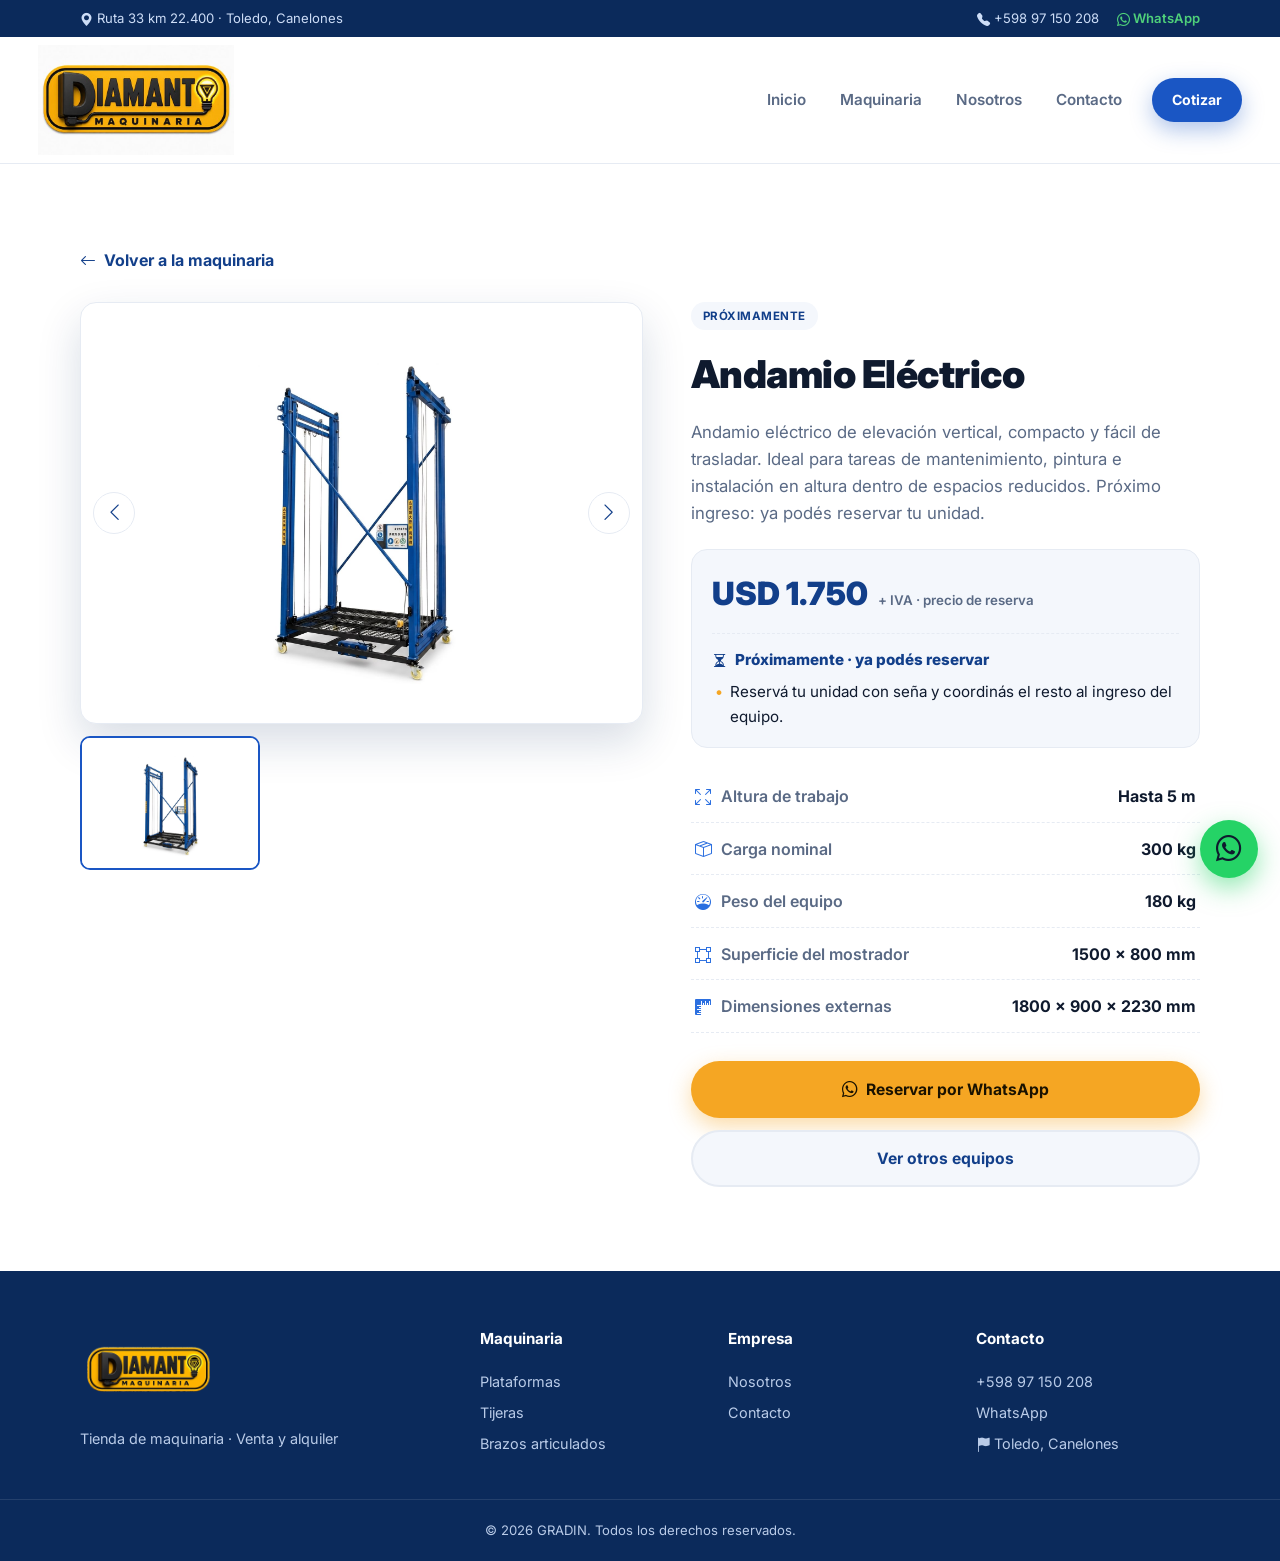
==== commit fbeafdd9: "Reemplaza la foto del andamio electrico Entra assets/andamio-azul.jpeg y se borra la anterior, que n" ====
--- a/maquinaria/andamio-electrico/index.html
+++ b/maquinaria/andamio-electrico/index.html
@@ -15,7 +15,7 @@
   <meta property="og:url" content="https://gradinuruguay.com.uy/maquinaria/andamio-electrico/" />
   <meta property="og:title" content="GRADIN · Andamio Eléctrico" />
   <meta property="og:description" content="Andamio eléctrico de elevación vertical, compacto y fácil de trasladar. Ideal para tareas de mantenimiento, pintura e instalación en altura dentro de espacios reducidos. Próximo ingreso: ya podés…" />
-  <meta property="og:image" content="https://gradinuruguay.com.uy/assets/andamio-electrico.jpeg" />
+  <meta property="og:image" content="https://gradinuruguay.com.uy/assets/andamio-azul.jpeg" />
   <meta property="og:image:alt" content="Andamio Eléctrico" />
   <meta name="twitter:card" content="summary_large_image" />
 
@@ -27,7 +27,7 @@
   "description": "Andamio eléctrico de elevación vertical, compacto y fácil de trasladar. Ideal para tareas de mantenimiento, pintura e instalación en altura dentro de espacios reducidos. Próximo ingreso: ya podés reservar tu unidad.",
   "sku": "andamio-electrico",
   "image": [
-    "https://gradinuruguay.com.uy/assets/andamio-electrico.jpeg"
+    "https://gradinuruguay.com.uy/assets/andamio-azul.jpeg"
   ],
   "brand": {
     "@type": "Brand",
@@ -155,7 +155,7 @@
       <div class="detail" id="detail" data-product="andamio-electrico">
       <div class="detail__gallery">
         <div class="gallery__main" id="galMain">
-          <img id="galImg" src="../../assets/andamio-electrico.jpeg" alt="Andamio Eléctrico" width="1180" height="1333" fetchpriority="high"
+          <img id="galImg" src="../../assets/andamio-azul.jpeg" alt="Andamio Eléctrico" width="752" height="1382" fetchpriority="high"
                tabindex="0" role="button" aria-label="Ampliar imagen de Andamio Eléctrico">
           <div class="gallery__ph"><i class="bi bi-building-up"></i><span>Foto próximamente</span></div>
           <button type="button" class="gallery__nav gallery__nav--prev" id="galPrev" aria-label="Foto anterior"><i class="bi bi-chevron-left"></i></button>
@@ -163,7 +163,7 @@
         </div>
         <div class="gallery__thumbs">
         <button type="button" class="gallery__thumb is-active" data-index="0" aria-label="Ver foto 1 de 1" aria-pressed="true">
-          <img src="../../assets/andamio-electrico.jpeg" alt="Andamio Eléctrico — foto 1" width="1180" height="1333" loading="lazy" decoding="async" onerror="this.style.display='none'">
+          <img src="../../assets/andamio-azul.jpeg" alt="Andamio Eléctrico — foto 1" width="752" height="1382" loading="lazy" decoding="async" onerror="this.style.display='none'">
           <i class="bi bi-building-up"></i>
         </button>
         </div>
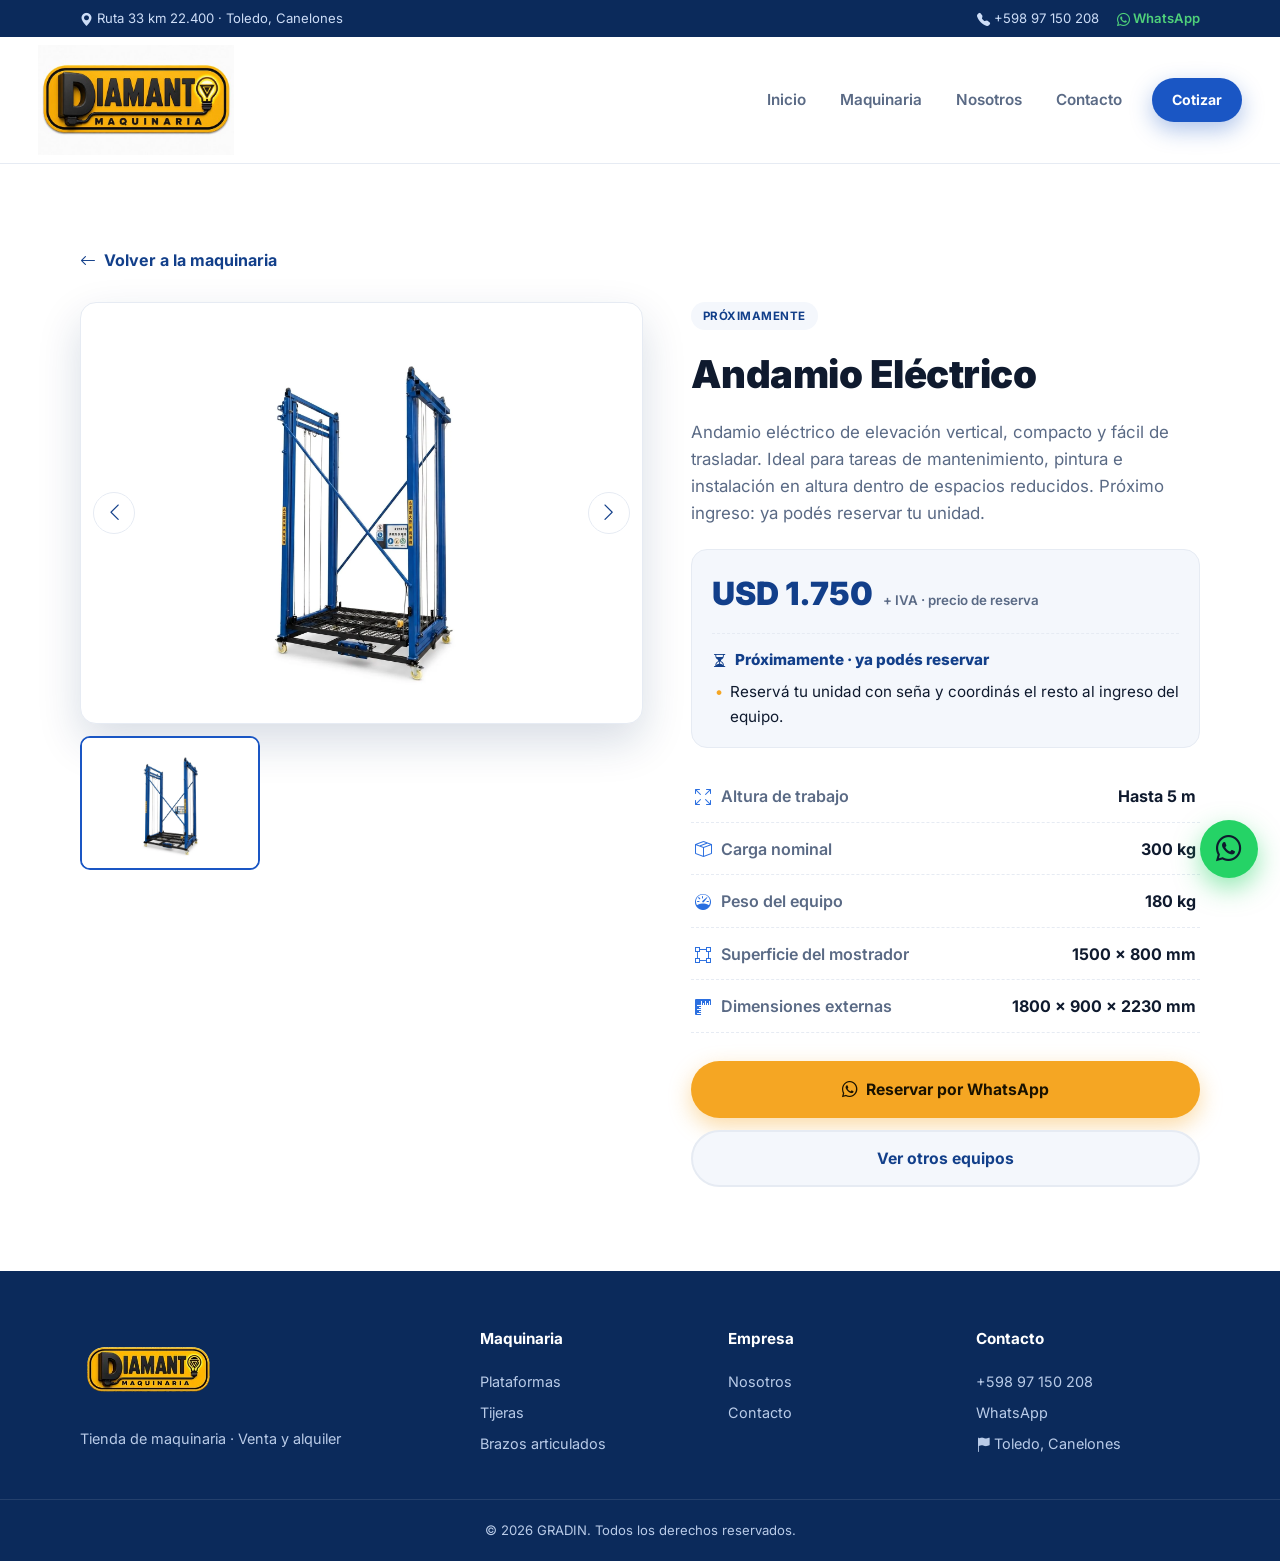
==== commit c567bb0b: "Optimiza la carga en mobile y actualiza el catalogo Rendimiento. El informe de Lighthouse en mobile " ====
--- a/maquinaria/andamio-electrico/index.html
+++ b/maquinaria/andamio-electrico/index.html
@@ -15,7 +15,7 @@
   <meta property="og:url" content="https://gradinuruguay.com.uy/maquinaria/andamio-electrico/" />
   <meta property="og:title" content="GRADIN · Andamio Eléctrico" />
   <meta property="og:description" content="Andamio eléctrico de elevación vertical, compacto y fácil de trasladar. Ideal para tareas de mantenimiento, pintura e instalación en altura dentro de espacios reducidos. Próximo ingreso: ya podés…" />
-  <meta property="og:image" content="https://gradinuruguay.com.uy/assets/andamio-azul.jpeg" />
+  <meta property="og:image" content="https://gradinuruguay.com.uy/assets/andamio-azul.webp" />
   <meta property="og:image:alt" content="Andamio Eléctrico" />
   <meta name="twitter:card" content="summary_large_image" />
 
@@ -27,7 +27,7 @@
   "description": "Andamio eléctrico de elevación vertical, compacto y fácil de trasladar. Ideal para tareas de mantenimiento, pintura e instalación en altura dentro de espacios reducidos. Próximo ingreso: ya podés reservar tu unidad.",
   "sku": "andamio-electrico",
   "image": [
-    "https://gradinuruguay.com.uy/assets/andamio-azul.jpeg"
+    "https://gradinuruguay.com.uy/assets/andamio-azul.webp"
   ],
   "brand": {
     "@type": "Brand",
@@ -105,13 +105,13 @@
   <link rel="icon" type="image/png" href="../../assets/favicon.png" sizes="64x64" />
   <link rel="apple-touch-icon" href="../../assets/apple-touch-icon.png" />
 
-  <link rel="preconnect" href="https://fonts.googleapis.com" />
-  <link rel="preconnect" href="https://fonts.gstatic.com" crossorigin />
-  <link rel="preconnect" href="https://cdn.jsdelivr.net" crossorigin />
-  <link href="https://fonts.googleapis.com/css2?family=Inter:wght@400;500;600;700;800;900&display=swap" rel="stylesheet" />
-  <!-- TODO(seguridad): agregar integrity="sha384-..." + crossorigin="anonymous" a este <link>.
-       Hash: curl -s https://cdn.jsdelivr.net/npm/bootstrap-icons@1.11.3/font/bootstrap-icons.min.css | openssl dgst -sha384 -binary | openssl base64 -A -->
-  <link rel="stylesheet" href="https://cdn.jsdelivr.net/npm/bootstrap-icons@1.11.3/font/bootstrap-icons.min.css" />
+  <!-- Inter y los íconos ahora son archivos propios, declarados con @font-face
+       arriba de styles.css. Al no haber hojas de estilo de terceros el navegador
+       no tiene que abrir conexión a otros hosts antes de pintar, y de paso se
+       cae el TODO de integrity que pedía el <link> a la CDN.
+       El preload adelanta la fuente, que si no se pide recién cuando el
+       navegador terminó de parsear styles.css. -->
+  <link rel="preload" href="../../assets/fonts/inter-latin-var.woff2" as="font" type="font/woff2" crossorigin />
   <link rel="stylesheet" href="../../styles.css" />
 </head>
 <body>
@@ -155,7 +155,7 @@
       <div class="detail" id="detail" data-product="andamio-electrico">
       <div class="detail__gallery">
         <div class="gallery__main" id="galMain">
-          <img id="galImg" src="../../assets/andamio-azul.jpeg" alt="Andamio Eléctrico" width="752" height="1382" fetchpriority="high"
+          <img id="galImg" src="../../assets/andamio-azul.webp" alt="Andamio Eléctrico" width="752" height="1382" fetchpriority="high"
                tabindex="0" role="button" aria-label="Ampliar imagen de Andamio Eléctrico">
           <div class="gallery__ph"><i class="bi bi-building-up"></i><span>Foto próximamente</span></div>
           <button type="button" class="gallery__nav gallery__nav--prev" id="galPrev" aria-label="Foto anterior"><i class="bi bi-chevron-left"></i></button>
@@ -163,7 +163,7 @@
         </div>
         <div class="gallery__thumbs">
         <button type="button" class="gallery__thumb is-active" data-index="0" aria-label="Ver foto 1 de 1" aria-pressed="true">
-          <img src="../../assets/andamio-azul.jpeg" alt="Andamio Eléctrico — foto 1" width="752" height="1382" loading="lazy" decoding="async" onerror="this.style.display='none'">
+          <img src="../../assets/andamio-azul.webp" alt="Andamio Eléctrico — foto 1" width="752" height="1382" loading="lazy" decoding="async" onerror="this.style.display='none'">
           <i class="bi bi-building-up"></i>
         </button>
         </div>
@@ -224,7 +224,7 @@
   <footer class="footer">
     <div class="container footer__inner">
       <div>
-        <a href="../../#inicio" class="logo logo--footer"><img src="../../assets/logo-diamanto.png" alt="DIAMANTO Maquinaria" width="600" height="400" loading="lazy" style="height:90px;width:auto;"></a>
+        <a href="../../#inicio" class="logo logo--footer"><img src="../../assets/logo-diamanto.webp" alt="DIAMANTO Maquinaria" width="260" height="173" loading="lazy" style="height:90px;width:auto;"></a>
         <p class="footer__tag">Tienda de maquinaria · Venta y alquiler</p>
       </div>
       <div class="footer__cols">
--- a/styles.css
+++ b/styles.css
@@ -1,3 +1,93 @@
+/* ===== Fuentes propias =====
+   Antes esto eran dos <link> a fonts.googleapis.com y a cdn.jsdelivr.net. Cada
+   uno obliga al navegador a resolver DNS + TLS contra otro host ANTES de pintar
+   el primer píxel, y en la prueba de mobile (4G lenta, CPU 4x más lenta) ahí se
+   iba el grueso de los 3 s de First Contentful Paint. Ahora los archivos son
+   locales y van declarados acá, así que el sitio carga una sola hoja de estilo.
+
+   Las rutas son relativas a ESTE archivo, no al HTML: por eso funcionan igual
+   desde la home que desde maquinaria/<slug>/, sin que build.mjs las reescriba.
+
+   Inter va como fuente variable (un solo archivo cubre los pesos 400 a 900) y
+   sólo con el subconjunto latino, que es lo que necesita un sitio en español. */
+@font-face {
+  font-family: 'Inter';
+  font-style: normal;
+  font-weight: 100 900;
+  font-display: swap;
+  src: url('assets/fonts/inter-latin-var.woff2') format('woff2');
+  unicode-range: U+0000-00FF, U+0131, U+0152-0153, U+02BB-02BC, U+02C6, U+02DA,
+                 U+02DC, U+0304, U+0308, U+0329, U+2000-206F, U+2074, U+20AC,
+                 U+2122, U+2191, U+2193, U+2212, U+2215, U+FEFF, U+FFFD;
+}
+
+/* ===== Íconos (Bootstrap Icons 1.11.3) =====
+   El CSS original de la CDN pesa 85 KB porque declara los ~2000 íconos del set;
+   el sitio usa 39. Abajo quedan sólo esos. Si agregás un ícono nuevo en el HTML
+   tenés que sumar acá su regla, que sale de:
+     https://cdn.jsdelivr.net/npm/bootstrap-icons@1.11.3/font/bootstrap-icons.css
+   Si el ícono no aparece, es que falta la línea. */
+@font-face {
+  font-family: 'bootstrap-icons';
+  font-display: block;
+  src: url('assets/fonts/bootstrap-icons.woff2') format('woff2');
+}
+
+.bi::before,
+[class^="bi-"]::before,
+[class*=" bi-"]::before {
+  display: inline-block;
+  font-family: 'bootstrap-icons' !important;
+  font-style: normal;
+  font-weight: normal !important;
+  font-variant: normal;
+  text-transform: none;
+  line-height: 1;
+  vertical-align: -.125em;
+  -webkit-font-smoothing: antialiased;
+  -moz-osx-font-smoothing: grayscale;
+}
+
+.bi-arrow-left::before { content: "\f12f"; }
+.bi-arrow-repeat::before { content: "\f130"; }
+.bi-arrow-up-circle::before { content: "\f13a"; }
+.bi-arrows-collapse::before { content: "\f14b"; }
+.bi-arrows-expand::before { content: "\f14c"; }
+.bi-arrows-fullscreen::before { content: "\f14d"; }
+.bi-battery-charging::before { content: "\f185"; }
+.bi-bezier2::before { content: "\f18c"; }
+.bi-bounding-box::before { content: "\f1b6"; }
+.bi-box-arrow-up::before { content: "\f1c6"; }
+.bi-box-seam::before { content: "\f1c7"; }
+.bi-box-seam-fill::before { content: "\f7d3"; }
+.bi-building-up::before { content: "\f87a"; }
+.bi-calendar-week::before { content: "\f1f3"; }
+.bi-chevron-left::before { content: "\f284"; }
+.bi-chevron-right::before { content: "\f285"; }
+.bi-clock-fill::before { content: "\f291"; }
+.bi-compass::before { content: "\f2d1"; }
+.bi-credit-card-2-front-fill::before { content: "\f2d9"; }
+.bi-exclamation-triangle::before { content: "\f33b"; }
+.bi-flag-fill::before { content: "\f3cb"; }
+.bi-fuel-pump-fill::before { content: "\f83d"; }
+.bi-geo-alt-fill::before { content: "\f3e7"; }
+.bi-hand-index-thumb::before { content: "\f402"; }
+.bi-hourglass-split::before { content: "\f41f"; }
+.bi-layers::before { content: "\f45b"; }
+.bi-layers-fill::before { content: "\f459"; }
+.bi-lightning-charge-fill::before { content: "\f46c"; }
+.bi-patch-check-fill::before { content: "\f4b5"; }
+.bi-rulers::before { content: "\f523"; }
+.bi-speedometer::before { content: "\f57f"; }
+.bi-star-fill::before { content: "\f586"; }
+.bi-telephone-fill::before { content: "\f5b4"; }
+.bi-tools::before { content: "\f5db"; }
+.bi-truck::before { content: "\f5ea"; }
+.bi-truck-front::before { content: "\f821"; }
+.bi-whatsapp::before { content: "\f618"; }
+.bi-wrench-adjustable::before { content: "\f790"; }
+.bi-x-lg::before { content: "\f659"; }
+
 /* ===== Design tokens ===== */
 :root {
   --blue-900: #0b2a5b;
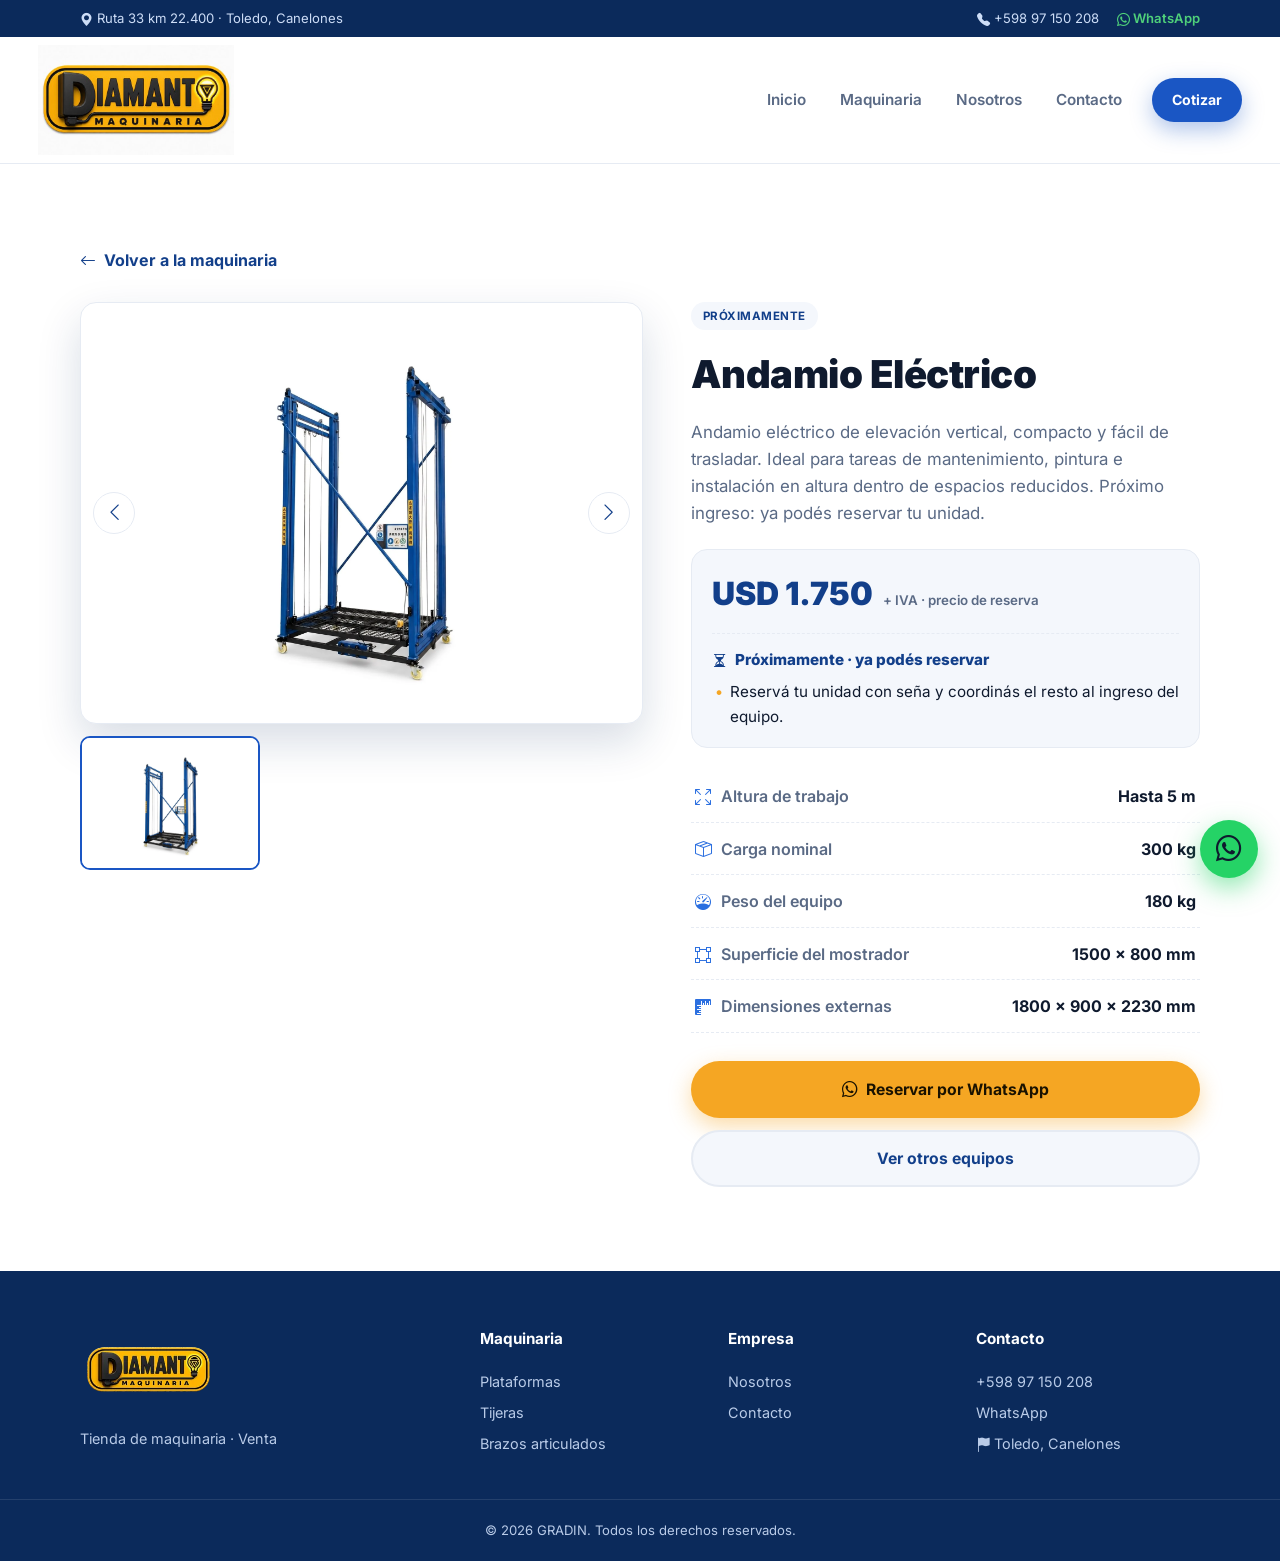
==== commit 5478f5b7: "Saca el alquiler del sitio y muestra las tres marcas juntas en mobile Se elimina la modalidad de alq" ====
--- a/maquinaria/andamio-electrico/index.html
+++ b/maquinaria/andamio-electrico/index.html
@@ -225,7 +225,7 @@
     <div class="container footer__inner">
       <div>
         <a href="../../#inicio" class="logo logo--footer"><img src="../../assets/logo-diamanto.webp" alt="DIAMANTO Maquinaria" width="260" height="173" loading="lazy" style="height:90px;width:auto;"></a>
-        <p class="footer__tag">Tienda de maquinaria · Venta y alquiler</p>
+        <p class="footer__tag">Tienda de maquinaria · Venta</p>
       </div>
       <div class="footer__cols">
         <div>
--- a/styles.css
+++ b/styles.css
@@ -538,32 +538,6 @@
 .section__title--light { color: #fff; }
 .section__desc { color: var(--muted); margin-top: 12px; font-size: 1.05rem; }
 
-/* ===== Toggle ===== */
-.toggle {
-  display: inline-flex;
-  background: var(--bg-soft);
-  border: 1px solid var(--line);
-  border-radius: 999px;
-  padding: 5px;
-  margin-top: 26px;
-}
-.toggle__btn {
-  border: 0;
-  background: none;
-  padding: 10px 30px;
-  border-radius: 999px;
-  font-weight: 700;
-  font-size: .95rem;
-  color: var(--muted);
-  cursor: pointer;
-  transition: color .2s, background .3s, box-shadow .3s;
-}
-.toggle__btn.is-active {
-  background: var(--blue-600);
-  color: #fff;
-  box-shadow: 0 6px 16px rgba(26,86,196,.35);
-}
-
 /* ===== Grid ===== */
 .grid--products {
   display: grid;
@@ -994,31 +968,14 @@
 @media (max-width: 760px) {
   html { scroll-padding-top: 100px; }
   .logo img { height: 56px; }
-  /* En mobile el header se pega al borde y las marcas suben al 78% de la
-     principal, para que se sigan leyendo sus nombres en pantalla chica. */
+  /* En mobile el header se pega al borde y las tres marcas se ven juntas al
+     lado de la principal (antes rotaban de a una, así que sólo se veía una).
+     Van al 78% de la principal, que es el techo que deja las cuatro en una
+     sola fila junto al botón del menú sin recortar nada. */
   .header__inner { padding-inline: 12px; }
-  .header__brand { gap: 14px; --wordmark: 30px; }
+  .header__brand { gap: 12px; --wordmark: 30px; }
+  .brandstrip { gap: 10px; min-width: 0; }
   .brandstrip__logo img { height: calc(var(--wordmark) * .78 / var(--marca, .5)); }
-  /* Slide rotativo: en pantalla chica no entran las tres marcas una al lado de
-     otra sin achicarlas hasta que no se lean. Se apilan en el mismo lugar y
-     script.js las va alternando, así cada una se ve entera. El alto lo fija la
-     marca más alta (TITAN, --marca .31) para que no salte al cambiar de logo. */
-  .brandstrip {
-    position: relative;
-    flex: 1;
-    min-width: 0;
-    height: calc(var(--wordmark) * .78 / .31);
-    gap: 0;
-  }
-  .brandstrip__logo {
-    position: absolute;
-    inset: 0;
-    justify-content: center;
-    opacity: 0;
-    pointer-events: none;
-    transition: opacity .6s var(--ease);
-  }
-  .brandstrip__logo.is-active { opacity: 1; pointer-events: auto; }
   .brandstrip__logo:hover { transform: none; }
   .brandstrip__soon { display: none; }
   .nav {
@@ -1055,7 +1012,7 @@
   .section { padding-block: 60px; }
   .logo img { height: 46px; }
   .header__inner { padding-inline: 8px; }
-  .header__brand { gap: 10px; --wordmark: 26px; }
+  .header__brand { gap: 12px; --wordmark: 28px; }
   .brandstrip { gap: 10px; }
   .brandbar { gap: 8px; }
   .brandbar__chip { padding: 7px 14px; font-size: .84rem; }
@@ -1066,7 +1023,7 @@
 @media (max-width: 360px) {
   .logo img { height: 40px; }
   .header__inner { padding-inline: 6px; }
-  .header__brand { --wordmark: 22px; }
+  .header__brand { gap: 10px; --wordmark: 24px; }
   .brandstrip { gap: 8px; }
 }
 
